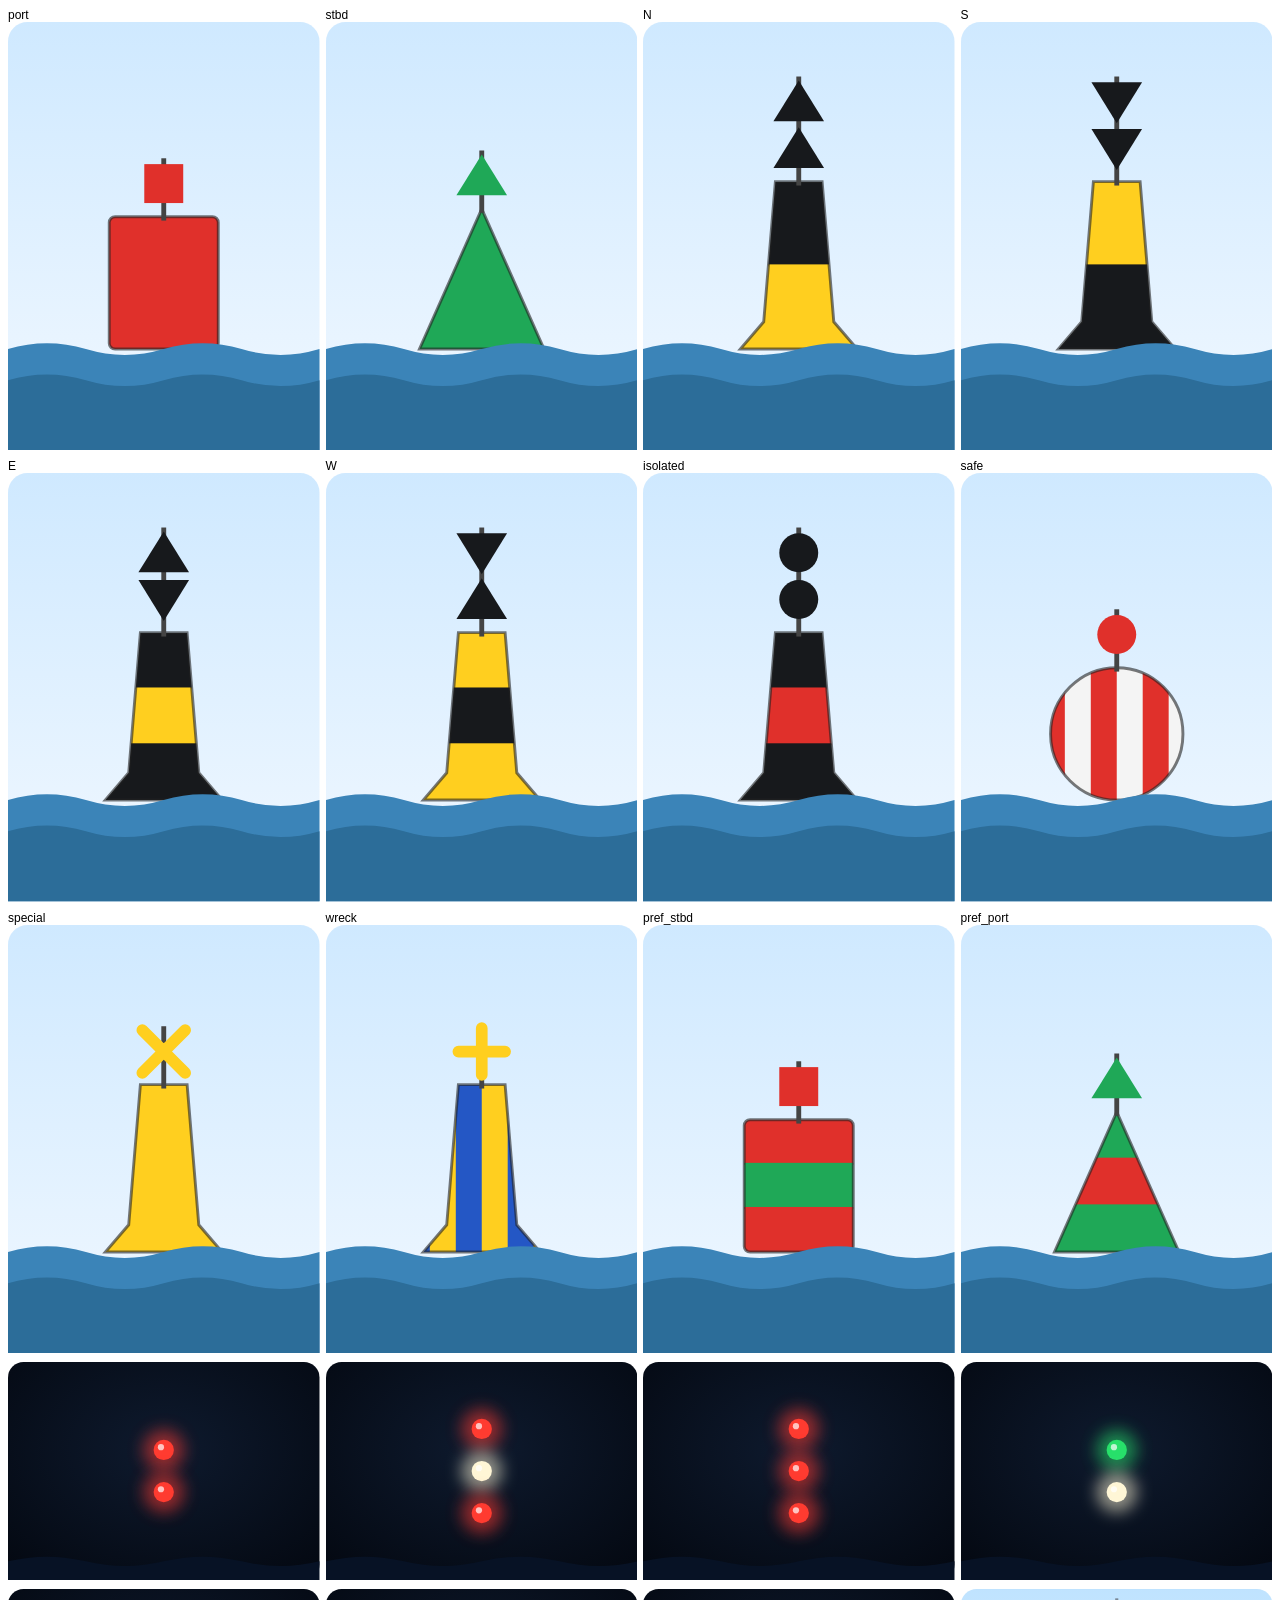
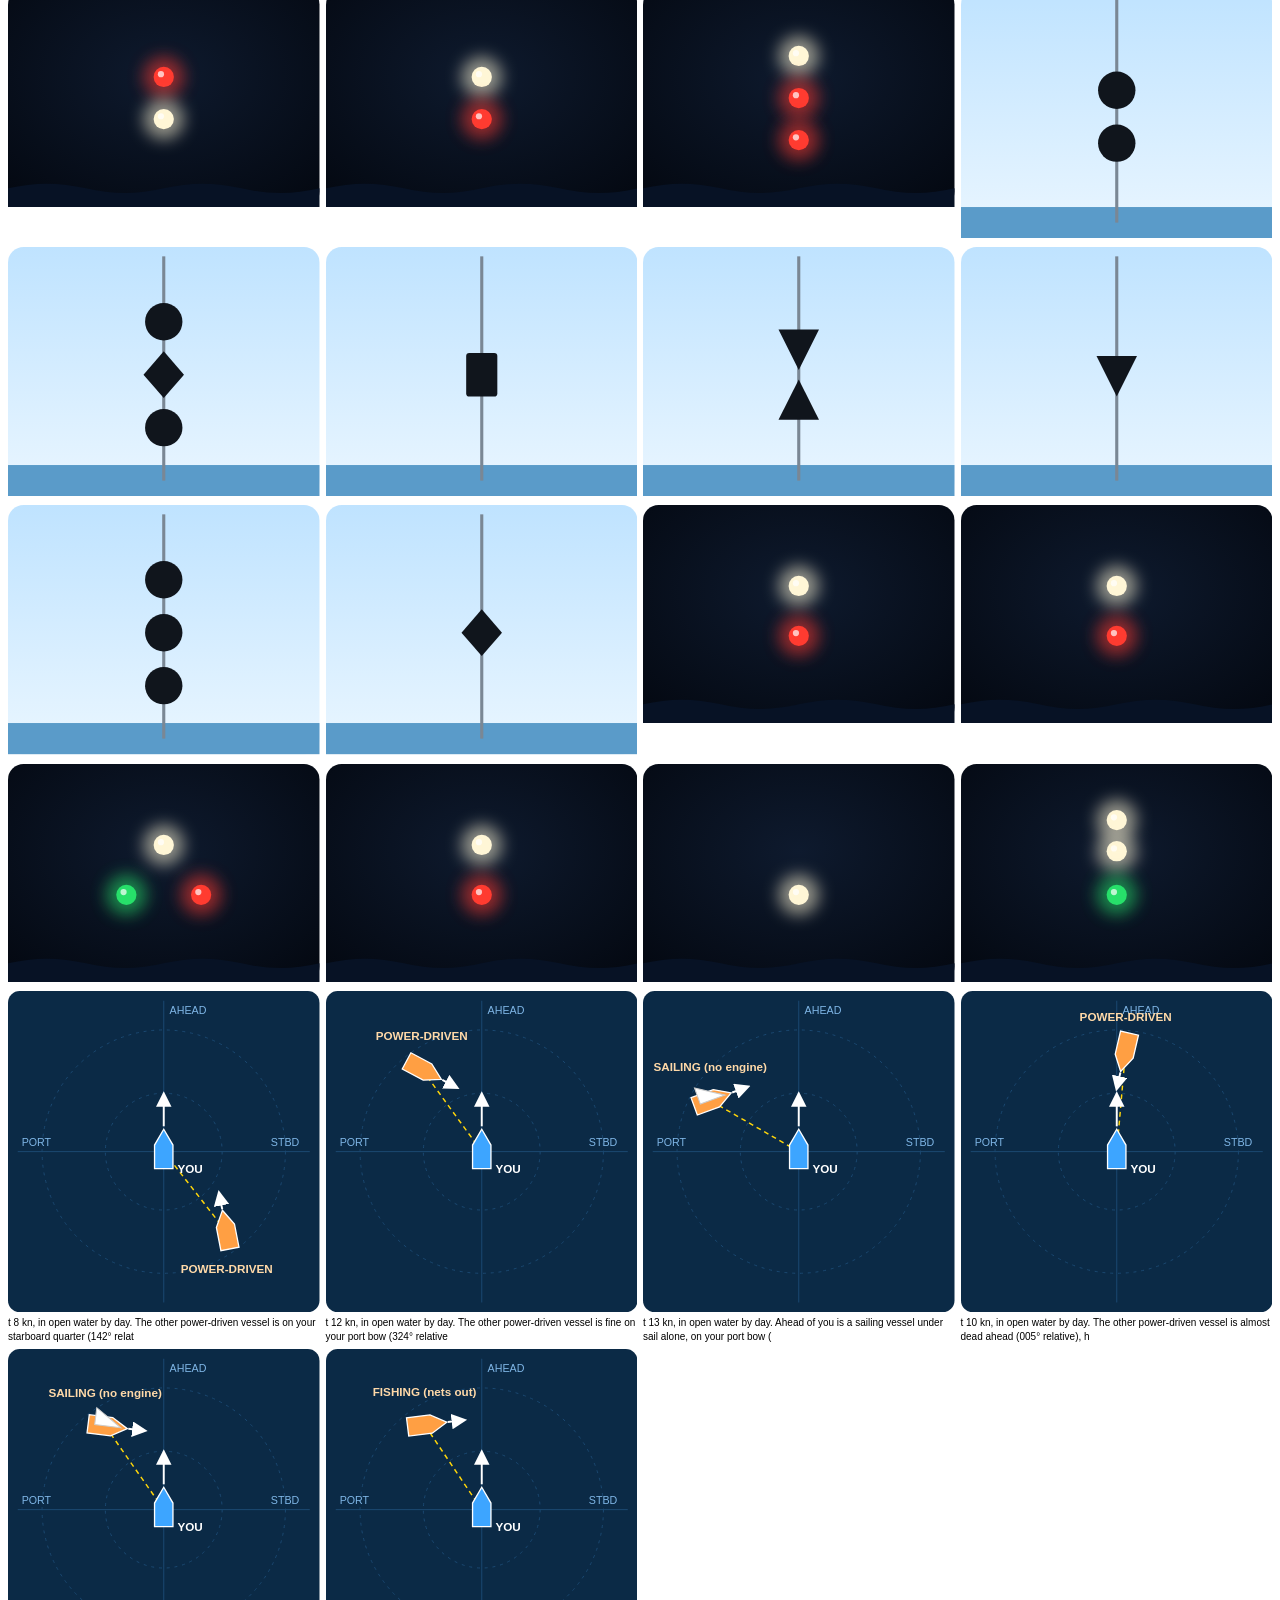
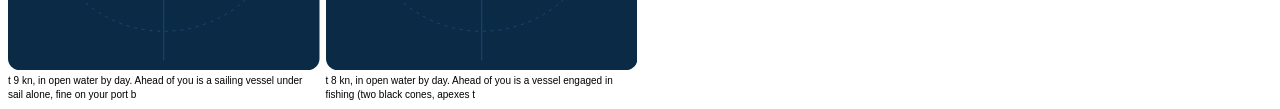
==== tools/visuals.html @ 7ea9b79d "Maritime daily quiz PWA: 484 questions + generated COLREGS/nav/SAR scenarios" ====
<!doctype html><meta charset="utf-8"><title>visual gallery</title>
<style>body{font:12px sans-serif;background:#fff;margin:8px}.g{display:grid;grid-template-columns:repeat(4,1fr);gap:6px}svg{width:100%;height:auto}</style>
<div class="g" id="g"></div>
<script src="../js/engine.js"></script><script src="../js/visuals.js"></script><script src="../js/generators.js"></script>
<script>
const V=MQV.render, out=document.getElementById('g');
['port','stbd','N','S','E','W','isolated','safe','special','wreck','pref_stbd','pref_port'].forEach(t=>out.innerHTML+='<div>'+t+V({k:'buoy',t})+'</div>');
[['red','red'],['red','white','red'],['red','red','red'],['green','white'],['red','white'],['white','red'],['white','red','red']].forEach(s=>out.innerHTML+='<div>'+V({k:'lights',stack:s})+'</div>');
[['ball','ball'],['ball','diamond','ball'],['cylinder'],['cone_down','cone_up'],['cone_down'],['ball','ball','ball'],['diamond']].forEach(s=>out.innerHTML+='<div>'+V({k:'shapes',stack:s})+'</div>');
for(let i=0;i<6;i++){const q=MQ.genInstance('aspect',['g',i]);out.innerHTML+='<div>'+V(q.vis)+'</div>';}
for(let i=0;i<6;i++){const q=MQ.genInstance('encounter',['h',i]);out.innerHTML+='<div>'+V(q.vis)+'<small>'+q.q.slice(60,160)+'</small></div>';}
</script>
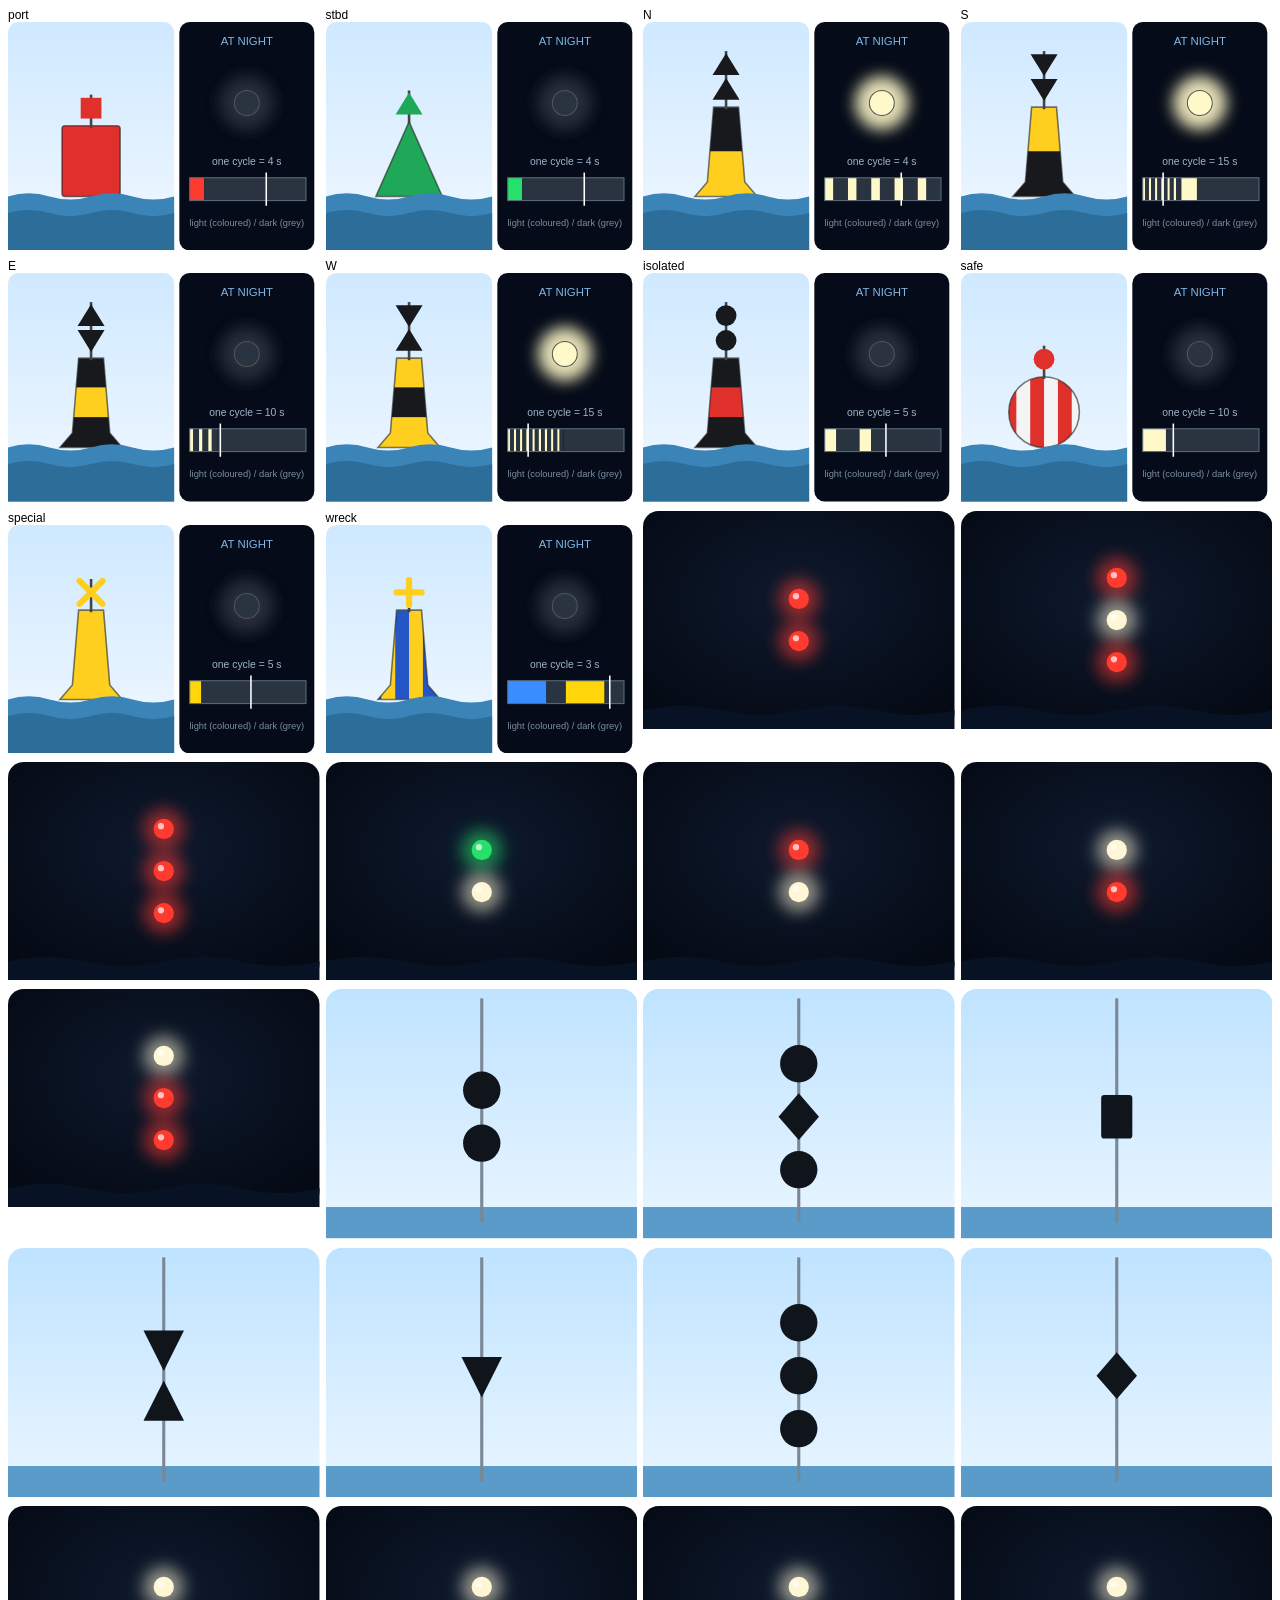
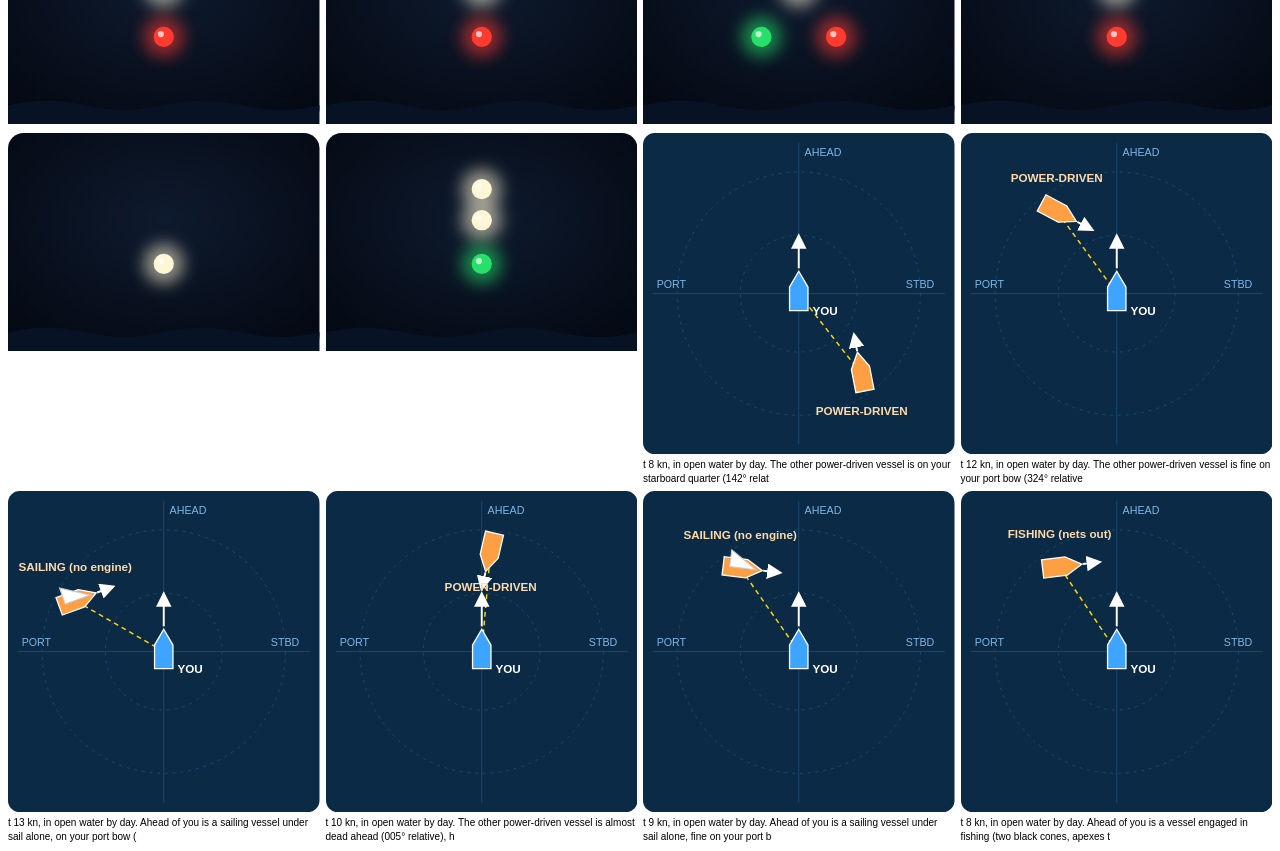
==== commit 306996ea: "Remove preferred-channel buoyage questions" ====
--- a/tools/visuals.html
+++ b/tools/visuals.html
@@ -4,7 +4,7 @@
 <script src="../js/engine.js"></script><script src="../js/visuals.js"></script><script src="../js/generators.js"></script>
 <script>
 const V=MQV.render, out=document.getElementById('g');
-['port','stbd','N','S','E','W','isolated','safe','special','wreck','pref_stbd','pref_port'].forEach(t=>out.innerHTML+='<div>'+t+V({k:'buoy',t})+'</div>');
+['port','stbd','N','S','E','W','isolated','safe','special','wreck'].forEach(t=>out.innerHTML+='<div>'+t+V({k:'buoy',t})+'</div>');
 [['red','red'],['red','white','red'],['red','red','red'],['green','white'],['red','white'],['white','red'],['white','red','red']].forEach(s=>out.innerHTML+='<div>'+V({k:'lights',stack:s})+'</div>');
 [['ball','ball'],['ball','diamond','ball'],['cylinder'],['cone_down','cone_up'],['cone_down'],['ball','ball','ball'],['diamond']].forEach(s=>out.innerHTML+='<div>'+V({k:'shapes',stack:s})+'</div>');
 for(let i=0;i<6;i++){const q=MQ.genInstance('aspect',['g',i]);out.innerHTML+='<div>'+V(q.vis)+'</div>';}
